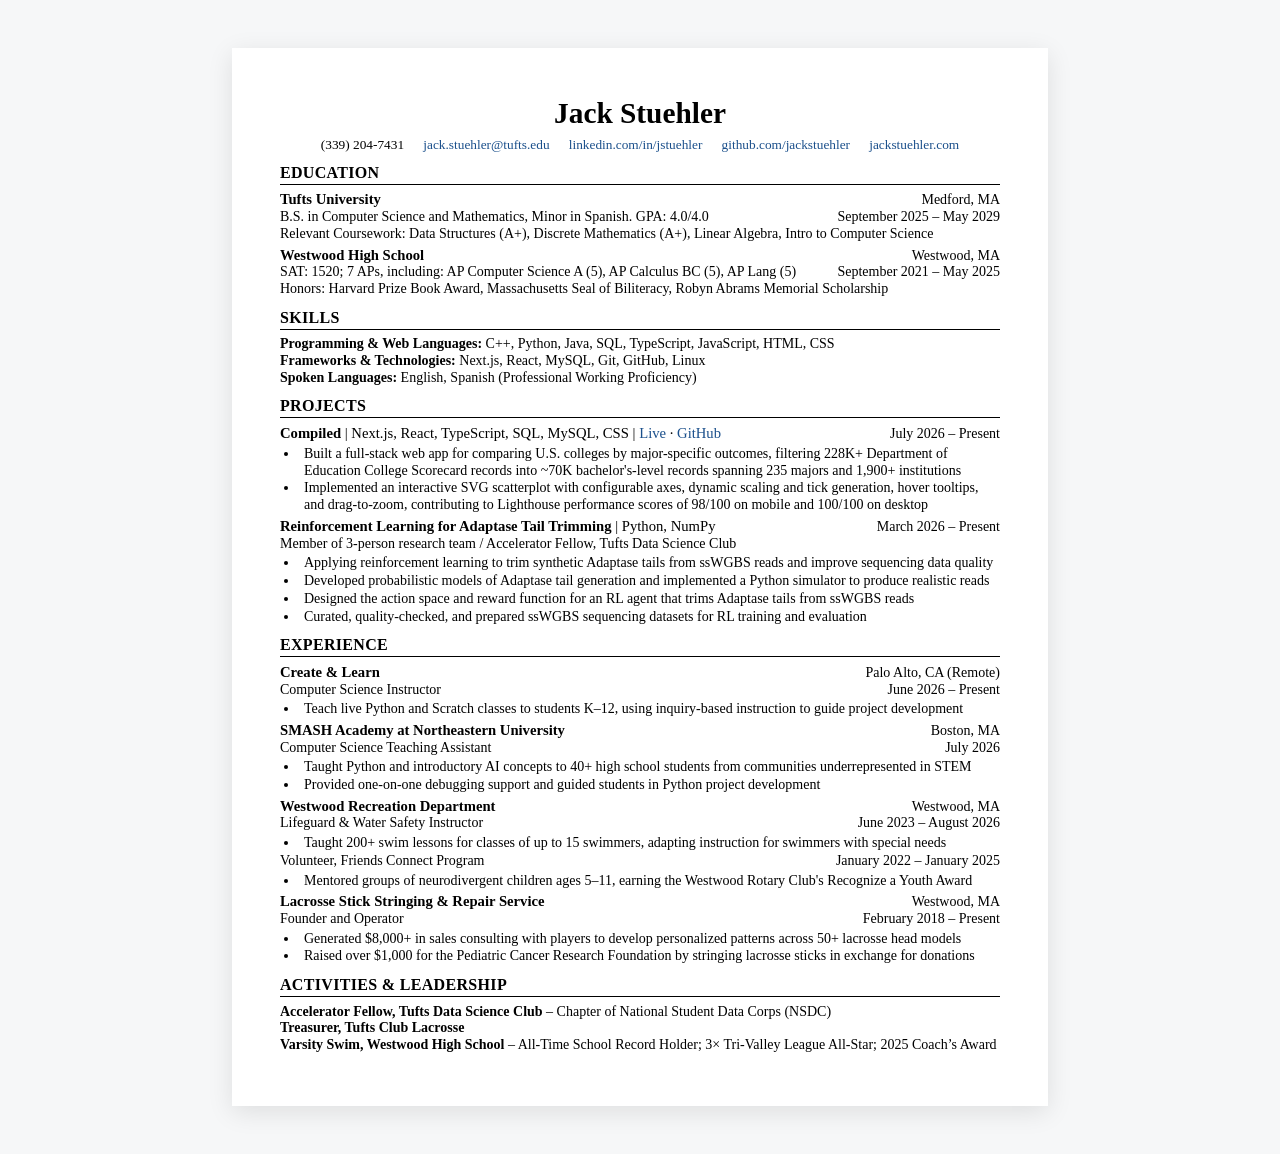
==== resume.html @ d31c7765 "changed date conventions" ====
<!doctype html>
<html lang="en">
  <head>
    <meta charset="UTF-8" />
    <meta name="viewport" content="width=device-width, initial-scale=1.0" />

    <title>Jack Stuehler's Resume</title>

    <link rel="stylesheet" href="resume.css" />
  </head>
  <body>
    <div class="page">
      <!-- ==================== HEADER ==================== -->
      <header class="header">
        <h1>Jack Stuehler</h1>

        <div class="contact-info">
          <span>(339) 204-7431</span>

          <a href="mailto:jack.stuehler@tufts.edu">jack.stuehler@tufts.edu</a>

          <a href="https://linkedin.com/in/jstuehler">
            linkedin.com/in/jstuehler
          </a>

          <a href="https://github.com/jackstuehler">
            github.com/jackstuehler
          </a>

          <a href="https://jackstuehler.com"> jackstuehler.com </a>
        </div>
      </header>

      <!-- ==================== EDUCATION ==================== -->
      <section class="section">
        <h2 class="section-title">Education</h2>

        <div class="entry">
          <div class="two-column">
            <span class="entry-heading"><b>Tufts University</b></span>
            <span>Medford, MA</span>
          </div>

          <div class="two-column">
            <span>
              B.S. in Computer Science and Mathematics, Minor in Spanish. GPA:
              4.0/4.0
            </span>
            <span> September 2025 &ndash; May 2029</span>
          </div>

          <div>
            Relevant Coursework: Data Structures (A+), Discrete Mathematics
            (A+), Linear Algebra, Intro to Computer Science
          </div>
        </div>

        <div class="entry">
          <div class="two-column">
            <span class="entry-heading"><b>Westwood High School</b></span>
            <span>Westwood, MA</span>
          </div>

          <div class="two-column">
            <span>
              SAT: 1520; 7 APs, including: AP Computer Science A (5), AP
              Calculus BC (5), AP Lang (5)
            </span>
            <span>September 2021 &ndash; May 2025</span>
          </div>

          <div>
            Honors: Harvard Prize Book Award, Massachusetts Seal of Biliteracy,
            Robyn Abrams Memorial Scholarship
          </div>
        </div>
      </section>

      <!-- ==================== SKILLS ==================== -->
      <section class="section">
        <h2 class="section-title">Skills</h2>

        <div class="entry">
          <div>
            <b>Programming & Web Languages:</b> C++, Python, Java, SQL,
            TypeScript, JavaScript, HTML, CSS
          </div>
          <div>
            <b>Frameworks & Technologies:</b> Next.js, React, MySQL, Git,
            GitHub, Linux
          </div>

          <div>
            <b>Spoken Languages:</b> English, Spanish (Professional Working
            Proficiency)
          </div>
        </div>
      </section>

      <!-- ==================== PROJECTS ==================== -->
      <section class="section">
        <h2 class="section-title">Projects</h2>

        <div class="entry">
          <div class="two-column">
            <span class="entry-heading">
              <b>Compiled</b> | Next.js, React, TypeScript, SQL, MySQL, CSS |
              <a href="https://jackstuehler.com/compiled" target="_blank"
                >Live</a
              >
              &middot;
              <a href="https://github.com/jackstuehler/compiled" target="_blank"
                >GitHub</a
              >
            </span>
            <span>July 2026 &ndash; Present</span>
          </div>

          <ul class="bullets">
            <li>
              Built a full-stack web app for comparing U.S. colleges by
              major-specific outcomes, filtering 228K+ Department of Education
              College Scorecard records into ~70K bachelor's-level records
              spanning 235 majors and 1,900+ institutions
            </li>
            <li>
              Implemented an interactive SVG scatterplot with configurable axes,
              dynamic scaling and tick generation, hover tooltips, and
              drag-to-zoom, contributing to Lighthouse performance scores of
              98/100 on mobile and 100/100 on desktop
            </li>
          </ul>
        </div>

        <div class="entry">
          <div class="two-column">
            <span class="entry-heading">
              <b>Reinforcement Learning for Adaptase Tail Trimming</b>
              <span> | Python, NumPy</span>
            </span>
            <span>March 2026 &ndash; Present</span>
          </div>

          <div class="two-column">
            <span class="entry-subheading">
              Member of 3-person research team / Accelerator Fellow, Tufts Data
              Science Club
            </span>
          </div>

          <ul class="bullets">
            <li>
              Applying reinforcement learning to trim synthetic Adaptase tails
              from ssWGBS reads and improve sequencing data quality
            </li>

            <li>
              Developed probabilistic models of Adaptase tail generation and
              implemented a Python simulator to produce realistic reads
            </li>

            <li>
              Designed the action space and reward function for an RL agent that
              trims Adaptase tails from ssWGBS reads
            </li>

            <li>
              Curated, quality-checked, and prepared ssWGBS sequencing datasets
              for RL training and evaluation
            </li>
          </ul>
        </div>
      </section>

      <!-- ==================== EXPERIENCE ==================== -->
      <section class="section">
        <h2 class="section-title">Experience</h2>

        <!-- Create & Learn -->
        <div class="entry">
          <div class="two-column">
            <span class="entry-heading"><b>Create & Learn</b></span>
            <span>Palo Alto, CA (Remote)</span>
          </div>

          <div class="two-column">
            <span class="entry-subheading">Computer Science Instructor</span>
            <span>June 2026 &ndash; Present</span>
          </div>

          <ul class="bullets">
            <li>
              Teach live Python and Scratch classes to students K&ndash;12,
              using inquiry-based instruction to guide project development
            </li>
          </ul>
        </div>

        <!-- SMASH Academy -->
        <div class="entry">
          <div class="two-column">
            <span class="entry-heading">
              <b>SMASH Academy at Northeastern University</b>
            </span>
            <span>Boston, MA</span>
          </div>

          <div class="two-column">
            <span class="entry-subheading">
              Computer Science Teaching Assistant
            </span>
            <span>July 2026</span>
          </div>

          <ul class="bullets">
            <li>
              Taught Python and introductory AI concepts to 40+ high school
              students from communities underrepresented in STEM
            </li>

            <li>
              Provided one-on-one debugging support and guided students in
              Python project development
            </li>
          </ul>
        </div>

        <!-- Westwood Recreation Department -->
        <div class="entry">
          <div class="two-column">
            <span class="entry-heading"
              ><b>Westwood Recreation Department</b></span
            >
            <span>Westwood, MA</span>
          </div>

          <div class="two-column">
            <span class="entry-subheading">
              Lifeguard &amp; Water Safety Instructor
            </span>
            <span>June 2023 &ndash; August 2026</span>
          </div>

          <ul class="bullets">
            <li>
              Taught 200+ swim lessons for classes of up to 15 swimmers,
              adapting instruction for swimmers with special needs
            </li>
          </ul>

          <div class="two-column">
            <span class="entry-subheading">
              Volunteer, Friends Connect Program
            </span>
            <span>January 2022 &ndash; January 2025</span>
          </div>

          <ul class="bullets">
            <li>
              Mentored groups of neurodivergent children ages 5&ndash;11,
              earning the Westwood Rotary Club's Recognize a Youth Award
            </li>
          </ul>
        </div>

        <!-- Lacrosse Stringing -->
        <div class="entry">
          <div class="two-column">
            <span class="entry-heading">
              <b>Lacrosse Stick Stringing &amp; Repair Service</b>
            </span>
            <span>Westwood, MA</span>
          </div>
          <div class="two-column">
            <span class="entry-subheading"> Founder and Operator </span>
            <span>February 2018 &ndash; Present</span>
          </div>

          <ul class="bullets">
            <li>
              Generated $8,000+ in sales consulting with players to develop
              personalized patterns across 50+ lacrosse head models
            </li>
            <li>
              Raised over $1,000 for the Pediatric Cancer Research Foundation by
              stringing lacrosse sticks in exchange for donations
            </li>
          </ul>
        </div>
      </section>

      <!-- ==================== ACTIVITIES & LEADERSHIP ==================== -->
      <section class="section">
        <h2 class="section-title">Activities &amp; Leadership</h2>

        <div class="entry">
          <div>
            <b>Accelerator Fellow, Tufts Data Science Club</b> &ndash; Chapter
            of National Student Data Corps (NSDC)
          </div>

          <div>
            <b>Treasurer, Tufts Club Lacrosse</b>
          </div>

          <div>
            <b>Varsity Swim, Westwood High School</b> &ndash; All-Time School
            Record Holder; 3&times; Tri-Valley League All-Star; 2025
            Coach&rsquo;s Award
          </div>
        </div>
      </section>
    </div>
  </body>
</html>
---- resume.css ----
/* ============================================
   CSS VARIABLES
   ============================================ */
:root {
  --color-text: #000000;
  --color-text-secondary: #000000;
  --color-rule: #000000;
  --color-link: #1a4f8b;

  --font-heading: "Times New Roman", Times, serif;
  --font-body: "Times New Roman", Times, serif;

  --page-width: 8.5in;
  --page-min-height: 11in;
  --page-margin-x: 0.5in;
  --page-margin-top: 0.5in;
  --page-margin-bottom: 0.5in;

  --section-gap: 0.1in;
  --entry-gap: 0.04in;

  --font-size-name: 22pt;
  --font-size-contact: 10pt;
  --font-size-section: 12pt;
  --font-size-heading: 11pt;
  --font-size-subheading: 10.5pt;
  --font-size-body: 10.5pt;

  --line-height-body: 1.2;
}

/* ============================================
   RESET & BASE
   ============================================ */
*,
*::before,
*::after {
  margin: 0;
  padding: 0;
  box-sizing: border-box;
}

html {
  -webkit-print-color-adjust: exact;
  print-color-adjust: exact;
}

body {
  font-family: var(--font-body);
  font-size: var(--font-size-body);
  line-height: var(--line-height-body);
  color: var(--color-text);
  background: #f6f7f8;
}

a {
  color: var(--color-link);
  text-decoration: none;
}

a:hover {
  text-decoration: underline;
}

/* ============================================
   PAGE CONTAINER
   ============================================ */
.page {
  width: var(--page-width);
  min-height: var(--page-min-height);
  margin: 0.5in auto;
  padding: var(--page-margin-top) var(--page-margin-x) var(--page-margin-bottom);
  background: white;
  box-shadow: 0 6px 24px rgba(0, 0, 0, 0.1);
}

/* ============================================
   HEADER
   ============================================ */
.header {
  text-align: center;
}

.header h1 {
  font-family: var(--font-heading);
  font-size: var(--font-size-name);
  font-weight: 600;
  color: var(--color-text);
  margin-bottom: 0.06in;
}

.contact-info {
  font-size: var(--font-size-contact);
  color: var(--color-text-secondary);
  display: flex;
  justify-content: center;
  flex-wrap: wrap;
  gap: 0 0.2in;
}

/* ============================================
   SECTIONS
   ============================================ */
.section {
  margin-top: var(--section-gap);
}

.section-title {
  font-family: var(--font-heading);
  font-size: var(--font-size-section);
  font-weight: 700;
  color: var(--color-text);
  text-transform: uppercase;
  letter-spacing: 0.02em;
  border-bottom: 1pt solid var(--color-rule);
  padding-bottom: 0.02in;
  margin-bottom: 0.07in;
}

.two-column {
  display: flex;
  justify-content: space-between;
  align-items: baseline;
  gap: 0.2in;
}

/* ============================================
   ENTRY
   ============================================ */
.entry {
  margin-bottom: var(--entry-gap);
}

.entry-heading {
  font-size: var(--font-size-heading);
  color: var(--color-text);
}

.entry-subheading {
  font-size: var(--font-size-subheading);
  color: var(--color-text);
}

/* ============================================
   BULLET LISTS
   ============================================ */
.bullets {
  margin-top: 0.03in;
  padding-left: 0.2in;
}

.bullets li {
  font-size: var(--font-size-body);
  color: var(--color-text-secondary);
  line-height: var(--line-height-body);
  padding-left: 0.05in;
  margin-bottom: 0.01in;
  break-inside: avoid;
}

/* ============================================
   PRINT STYLES
   ============================================ */
@media print {
  @page {
    size: letter;
    margin: 0.5in;
  }

  body {
    background: white;
  }

  .page {
    margin: 0;
    box-shadow: none;
    width: 100%;
    min-height: 0;
    padding: 0;
  }

  .entry {
    break-inside: avoid;
  }

  .section-title {
    break-after: avoid;
  }
}

/* ============================================
   SCREEN RESPONSIVE (for mobile viewing)
   ============================================ */

@media screen and (max-width: 700px) {
  body {
    background: white;
  }

  .page {
    width: 100%;
    min-height: auto;
    margin: 0;
    padding: 0.3in;
    box-shadow: none;
  }

  .contact-info {
    flex-direction: column;
    gap: 0.02in;
  }
}
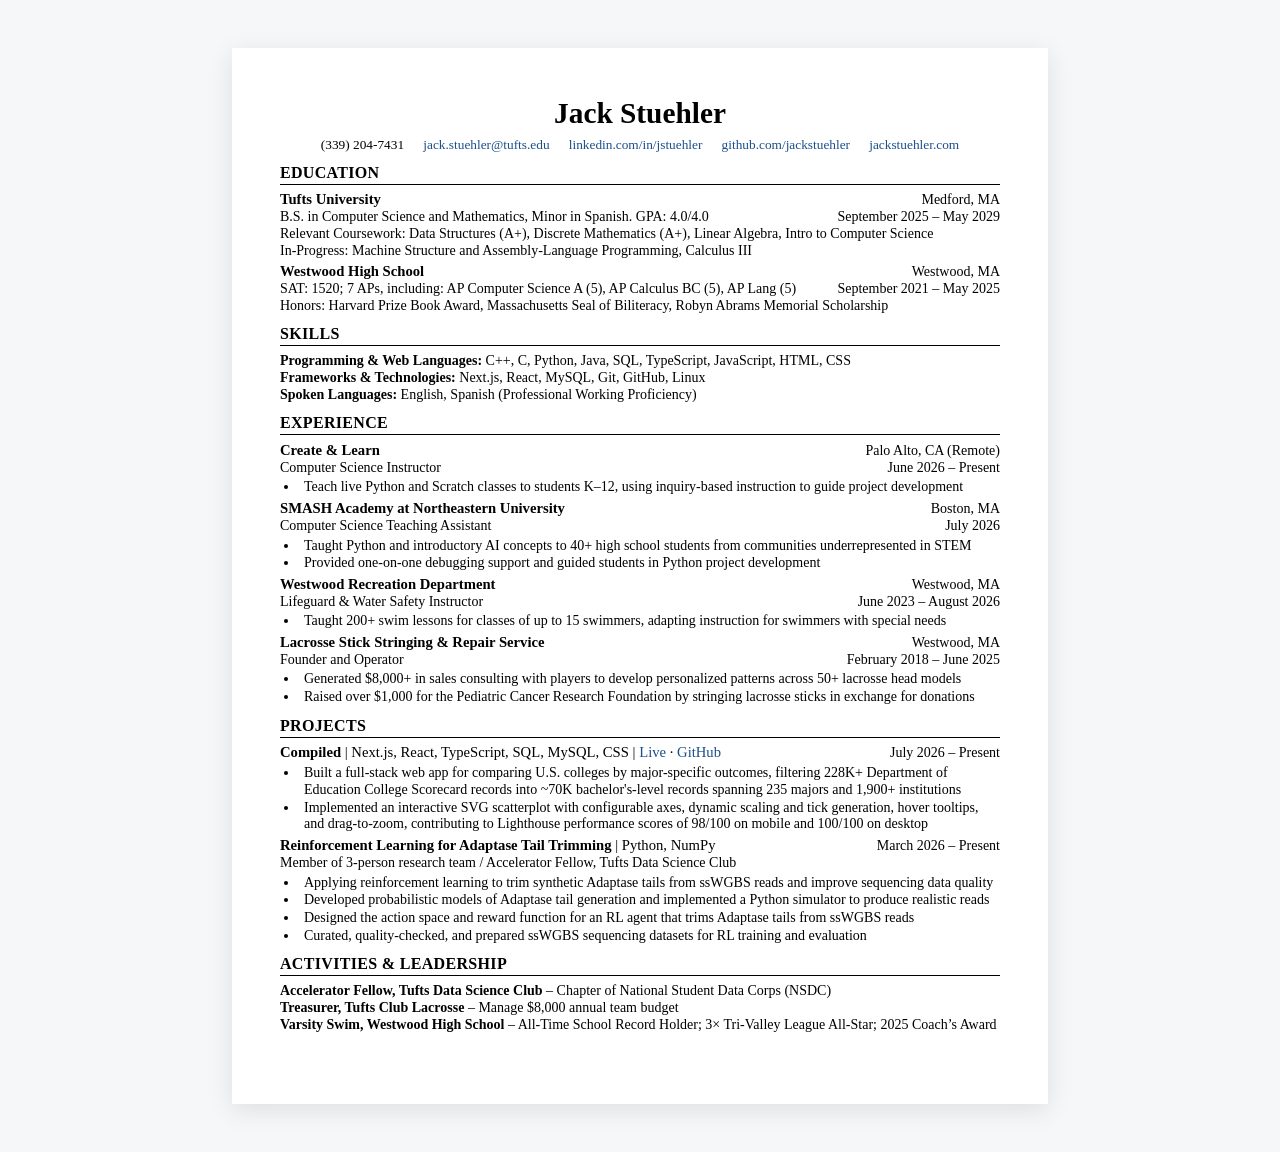
==== commit e180e879: "course progress changes" ====
--- a/resume.html
+++ b/resume.html
@@ -53,6 +53,10 @@
             Relevant Coursework: Data Structures (A+), Discrete Mathematics
             (A+), Linear Algebra, Intro to Computer Science
           </div>
+          <div>
+            In-Progress: Machine Structure and Assembly-Language Programming,
+            Calculus III
+          </div>
         </div>
 
         <div class="entry">
@@ -82,7 +86,7 @@
 
         <div class="entry">
           <div>
-            <b>Programming & Web Languages:</b> C++, Python, Java, SQL,
+            <b>Programming & Web Languages:</b> C++, C, Python, Java, SQL,
             TypeScript, JavaScript, HTML, CSS
           </div>
           <div>
@@ -94,6 +98,109 @@
             <b>Spoken Languages:</b> English, Spanish (Professional Working
             Proficiency)
           </div>
+        </div>
+      </section>
+
+      <!-- ==================== EXPERIENCE ==================== -->
+      <section class="section">
+        <h2 class="section-title">Experience</h2>
+
+        <!-- Create & Learn -->
+        <div class="entry">
+          <div class="two-column">
+            <span class="entry-heading"><b>Create & Learn</b></span>
+            <span>Palo Alto, CA (Remote)</span>
+          </div>
+
+          <div class="two-column">
+            <span class="entry-subheading">Computer Science Instructor</span>
+            <span>June 2026 &ndash; Present</span>
+          </div>
+
+          <ul class="bullets">
+            <li>
+              Teach live Python and Scratch classes to students K&ndash;12,
+              using inquiry-based instruction to guide project development
+            </li>
+          </ul>
+        </div>
+
+        <!-- SMASH Academy -->
+        <div class="entry">
+          <div class="two-column">
+            <span class="entry-heading">
+              <b>SMASH Academy at Northeastern University</b>
+            </span>
+            <span>Boston, MA</span>
+          </div>
+
+          <div class="two-column">
+            <span class="entry-subheading">
+              Computer Science Teaching Assistant
+            </span>
+            <span>July 2026</span>
+          </div>
+
+          <ul class="bullets">
+            <li>
+              Taught Python and introductory AI concepts to 40+ high school
+              students from communities underrepresented in STEM
+            </li>
+
+            <li>
+              Provided one-on-one debugging support and guided students in
+              Python project development
+            </li>
+          </ul>
+        </div>
+
+        <!-- Westwood Recreation Department -->
+        <div class="entry">
+          <div class="two-column">
+            <span class="entry-heading"
+              ><b>Westwood Recreation Department</b></span
+            >
+            <span>Westwood, MA</span>
+          </div>
+
+          <div class="two-column">
+            <span class="entry-subheading">
+              Lifeguard &amp; Water Safety Instructor
+            </span>
+            <span>June 2023 &ndash; August 2026</span>
+          </div>
+
+          <ul class="bullets">
+            <li>
+              Taught 200+ swim lessons for classes of up to 15 swimmers,
+              adapting instruction for swimmers with special needs
+            </li>
+          </ul>
+        </div>
+
+        <!-- Lacrosse Stringing -->
+        <div class="entry">
+          <div class="two-column">
+            <span class="entry-heading">
+              <b>Lacrosse Stick Stringing &amp; Repair Service</b>
+            </span>
+            <span>Westwood, MA</span>
+          </div>
+          <div class="two-column">
+            <span class="entry-subheading"> Founder and Operator </span>
+            <span>February 2018 &ndash; June 2025</span>
+          </div>
+
+          <ul class="bullets">
+            <li>
+              Generated $8,000+ in sales consulting with players to develop
+              personalized patterns across 50+ lacrosse head models
+            </li>
+            <li>
+              Raised over $1,000 for the Pediatric Cancer Research Foundation by
+              stringing lacrosse sticks in exchange for donations
+            </li>
+          </ul>
         </div>
       </section>
 
@@ -172,123 +279,6 @@
         </div>
       </section>
 
-      <!-- ==================== EXPERIENCE ==================== -->
-      <section class="section">
-        <h2 class="section-title">Experience</h2>
-
-        <!-- Create & Learn -->
-        <div class="entry">
-          <div class="two-column">
-            <span class="entry-heading"><b>Create & Learn</b></span>
-            <span>Palo Alto, CA (Remote)</span>
-          </div>
-
-          <div class="two-column">
-            <span class="entry-subheading">Computer Science Instructor</span>
-            <span>June 2026 &ndash; Present</span>
-          </div>
-
-          <ul class="bullets">
-            <li>
-              Teach live Python and Scratch classes to students K&ndash;12,
-              using inquiry-based instruction to guide project development
-            </li>
-          </ul>
-        </div>
-
-        <!-- SMASH Academy -->
-        <div class="entry">
-          <div class="two-column">
-            <span class="entry-heading">
-              <b>SMASH Academy at Northeastern University</b>
-            </span>
-            <span>Boston, MA</span>
-          </div>
-
-          <div class="two-column">
-            <span class="entry-subheading">
-              Computer Science Teaching Assistant
-            </span>
-            <span>July 2026</span>
-          </div>
-
-          <ul class="bullets">
-            <li>
-              Taught Python and introductory AI concepts to 40+ high school
-              students from communities underrepresented in STEM
-            </li>
-
-            <li>
-              Provided one-on-one debugging support and guided students in
-              Python project development
-            </li>
-          </ul>
-        </div>
-
-        <!-- Westwood Recreation Department -->
-        <div class="entry">
-          <div class="two-column">
-            <span class="entry-heading"
-              ><b>Westwood Recreation Department</b></span
-            >
-            <span>Westwood, MA</span>
-          </div>
-
-          <div class="two-column">
-            <span class="entry-subheading">
-              Lifeguard &amp; Water Safety Instructor
-            </span>
-            <span>June 2023 &ndash; August 2026</span>
-          </div>
-
-          <ul class="bullets">
-            <li>
-              Taught 200+ swim lessons for classes of up to 15 swimmers,
-              adapting instruction for swimmers with special needs
-            </li>
-          </ul>
-
-          <div class="two-column">
-            <span class="entry-subheading">
-              Volunteer, Friends Connect Program
-            </span>
-            <span>January 2022 &ndash; January 2025</span>
-          </div>
-
-          <ul class="bullets">
-            <li>
-              Mentored groups of neurodivergent children ages 5&ndash;11,
-              earning the Westwood Rotary Club's Recognize a Youth Award
-            </li>
-          </ul>
-        </div>
-
-        <!-- Lacrosse Stringing -->
-        <div class="entry">
-          <div class="two-column">
-            <span class="entry-heading">
-              <b>Lacrosse Stick Stringing &amp; Repair Service</b>
-            </span>
-            <span>Westwood, MA</span>
-          </div>
-          <div class="two-column">
-            <span class="entry-subheading"> Founder and Operator </span>
-            <span>February 2018 &ndash; Present</span>
-          </div>
-
-          <ul class="bullets">
-            <li>
-              Generated $8,000+ in sales consulting with players to develop
-              personalized patterns across 50+ lacrosse head models
-            </li>
-            <li>
-              Raised over $1,000 for the Pediatric Cancer Research Foundation by
-              stringing lacrosse sticks in exchange for donations
-            </li>
-          </ul>
-        </div>
-      </section>
-
       <!-- ==================== ACTIVITIES & LEADERSHIP ==================== -->
       <section class="section">
         <h2 class="section-title">Activities &amp; Leadership</h2>
@@ -300,7 +290,8 @@
           </div>
 
           <div>
-            <b>Treasurer, Tufts Club Lacrosse</b>
+            <b>Treasurer, Tufts Club Lacrosse</b> &ndash; Manage $8,000 annual
+            team budget
           </div>
 
           <div>
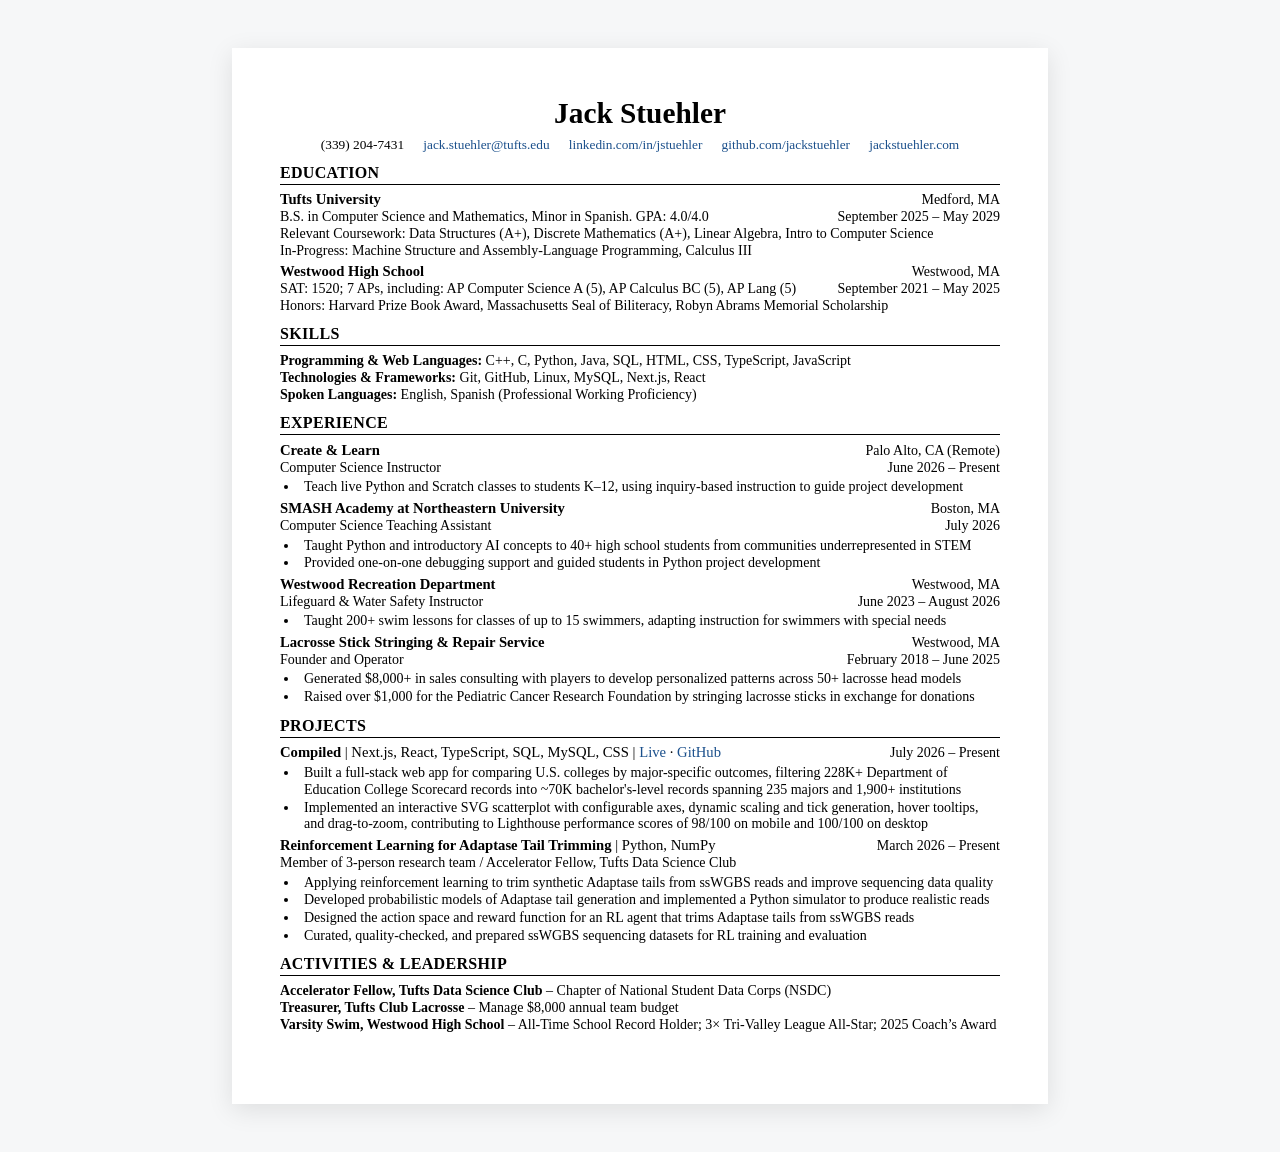
==== commit 14d549fb: "skills reorder" ====
--- a/resume.html
+++ b/resume.html
@@ -86,12 +86,12 @@
 
         <div class="entry">
           <div>
-            <b>Programming & Web Languages:</b> C++, C, Python, Java, SQL,
-            TypeScript, JavaScript, HTML, CSS
-          </div>
-          <div>
-            <b>Frameworks & Technologies:</b> Next.js, React, MySQL, Git,
-            GitHub, Linux
+            <b>Programming & Web Languages:</b> C++, C, Python, Java, SQL, HTML,
+            CSS, TypeScript, JavaScript
+          </div>
+          <div>
+            <b>Technologies & Frameworks:</b> Git, GitHub, Linux, MySQL,
+            Next.js, React
           </div>
 
           <div>
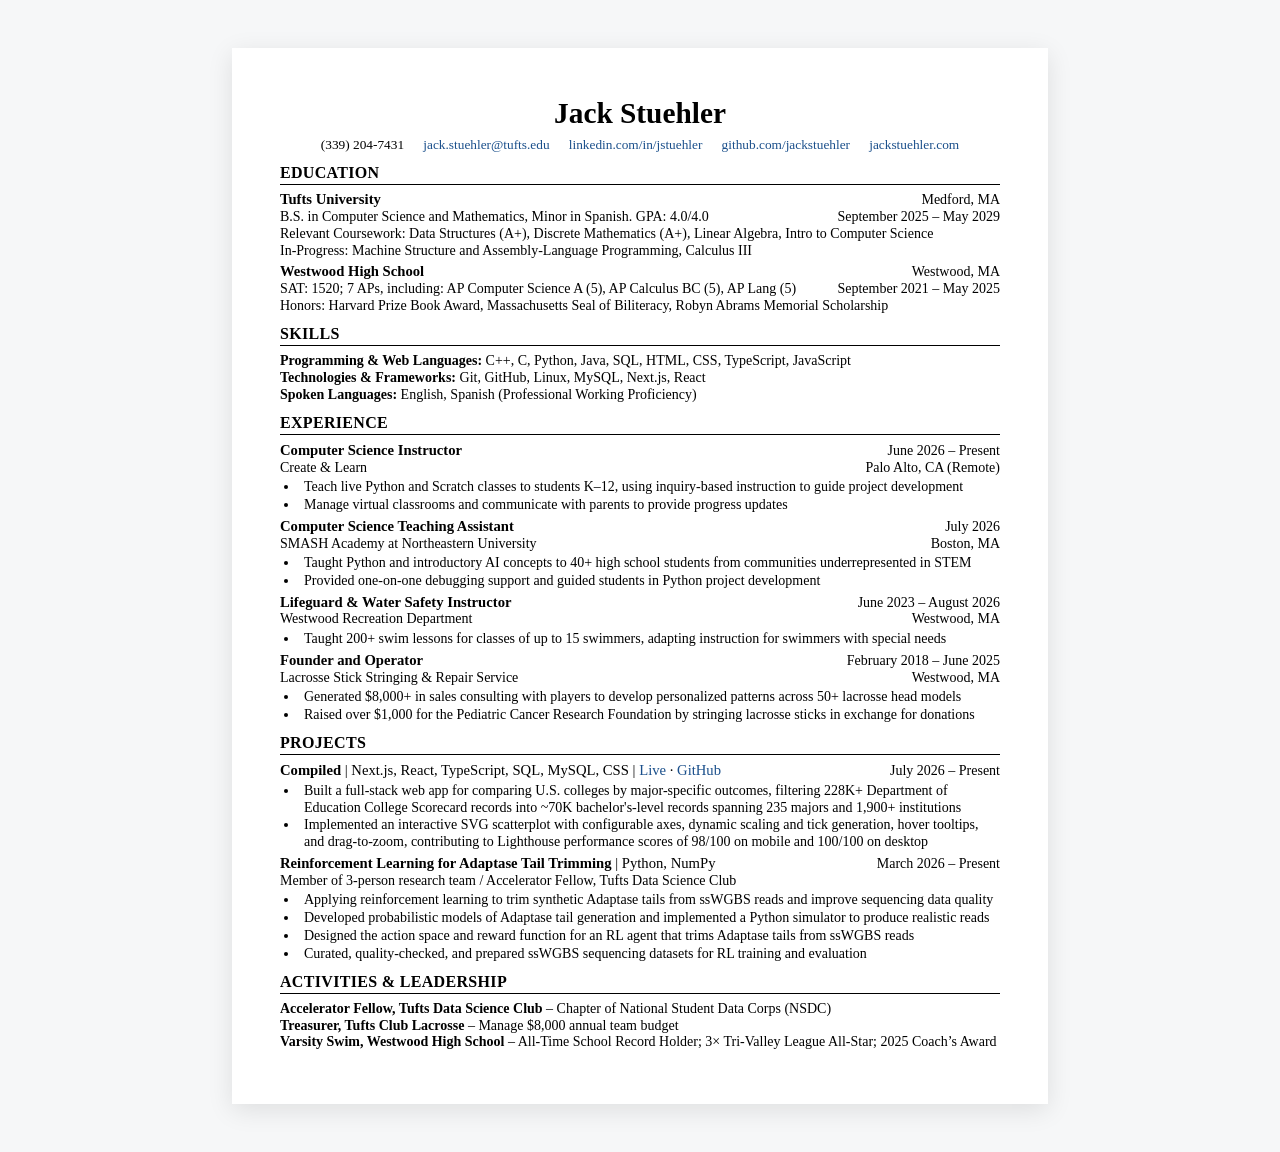
==== commit 70d26224: "swapped role and company names" ====
--- a/resume.html
+++ b/resume.html
@@ -108,13 +108,15 @@
         <!-- Create & Learn -->
         <div class="entry">
           <div class="two-column">
-            <span class="entry-heading"><b>Create & Learn</b></span>
+            <span class="entry-heading"
+              ><b>Computer Science Instructor</b></span
+            >
+            <span>June 2026 &ndash; Present</span>
+          </div>
+
+          <div class="two-column">
+            <span class="entry-subheading">Create & Learn</span>
             <span>Palo Alto, CA (Remote)</span>
-          </div>
-
-          <div class="two-column">
-            <span class="entry-subheading">Computer Science Instructor</span>
-            <span>June 2026 &ndash; Present</span>
           </div>
 
           <ul class="bullets">
@@ -122,6 +124,10 @@
               Teach live Python and Scratch classes to students K&ndash;12,
               using inquiry-based instruction to guide project development
             </li>
+            <li>
+              Manage virtual classrooms and communicate with parents to provide
+              progress updates
+            </li>
           </ul>
         </div>
 
@@ -129,16 +135,16 @@
         <div class="entry">
           <div class="two-column">
             <span class="entry-heading">
-              <b>SMASH Academy at Northeastern University</b>
+              <b>Computer Science Teaching Assistant</b>
+            </span>
+            <span>July 2026</span>
+          </div>
+
+          <div class="two-column">
+            <span class="entry-subheading">
+              SMASH Academy at Northeastern University
             </span>
             <span>Boston, MA</span>
-          </div>
-
-          <div class="two-column">
-            <span class="entry-subheading">
-              Computer Science Teaching Assistant
-            </span>
-            <span>July 2026</span>
           </div>
 
           <ul class="bullets">
@@ -158,37 +164,39 @@
         <div class="entry">
           <div class="two-column">
             <span class="entry-heading"
-              ><b>Westwood Recreation Department</b></span
+              ><b>Lifeguard &amp; Water Safety Instructor</b></span
+            >
+            <span>June 2023 &ndash; August 2026</span>
+          </div>
+
+          <div class="two-column">
+            <span class="entry-subheading">
+              Westwood Recreation Department
+            </span>
+            <span>Westwood, MA</span>
+          </div>
+
+          <ul class="bullets">
+            <li>
+              Taught 200+ swim lessons for classes of up to 15 swimmers,
+              adapting instruction for swimmers with special needs
+            </li>
+          </ul>
+        </div>
+
+        <!-- Lacrosse Stringing -->
+        <div class="entry">
+          <div class="two-column">
+            <span class="entry-heading">
+              <b>Founder and Operator</b>
+            </span>
+            <span>February 2018 &ndash; June 2025</span>
+          </div>
+          <div class="two-column">
+            <span class="entry-subheading"
+              >Lacrosse Stick Stringing &amp; Repair Service</span
             >
             <span>Westwood, MA</span>
-          </div>
-
-          <div class="two-column">
-            <span class="entry-subheading">
-              Lifeguard &amp; Water Safety Instructor
-            </span>
-            <span>June 2023 &ndash; August 2026</span>
-          </div>
-
-          <ul class="bullets">
-            <li>
-              Taught 200+ swim lessons for classes of up to 15 swimmers,
-              adapting instruction for swimmers with special needs
-            </li>
-          </ul>
-        </div>
-
-        <!-- Lacrosse Stringing -->
-        <div class="entry">
-          <div class="two-column">
-            <span class="entry-heading">
-              <b>Lacrosse Stick Stringing &amp; Repair Service</b>
-            </span>
-            <span>Westwood, MA</span>
-          </div>
-          <div class="two-column">
-            <span class="entry-subheading"> Founder and Operator </span>
-            <span>February 2018 &ndash; June 2025</span>
           </div>
 
           <ul class="bullets">
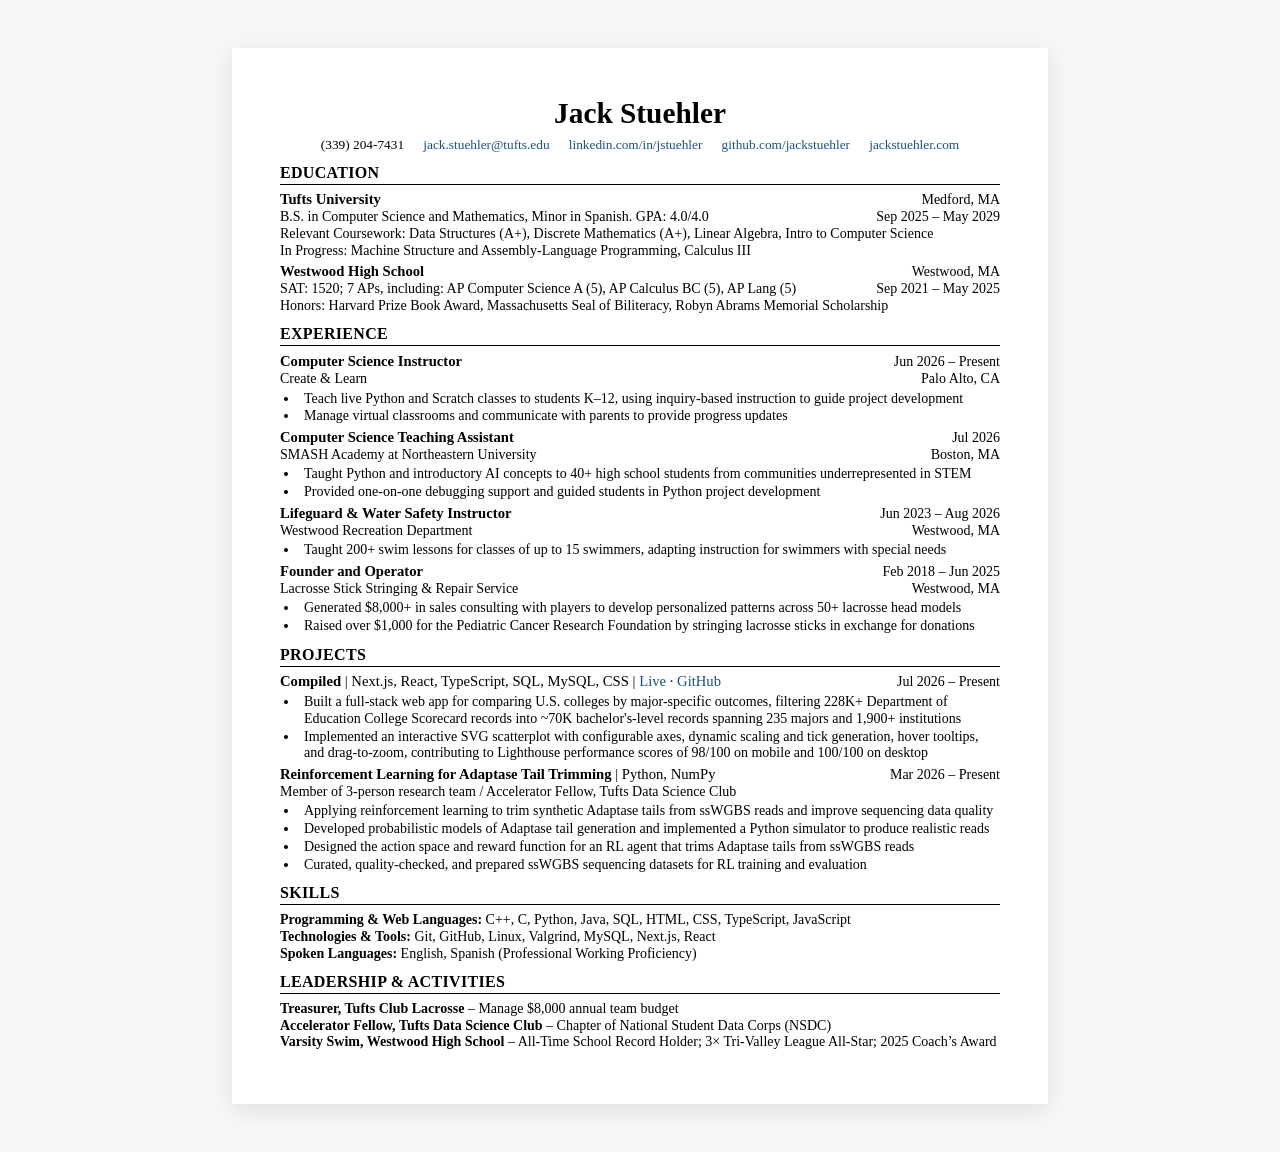
==== commit 29a2206f: "formatting chnages" ====
--- a/resume.html
+++ b/resume.html
@@ -46,7 +46,7 @@
               B.S. in Computer Science and Mathematics, Minor in Spanish. GPA:
               4.0/4.0
             </span>
-            <span> September 2025 &ndash; May 2029</span>
+            <span> Sep 2025 &ndash; May 2029</span>
           </div>
 
           <div>
@@ -54,7 +54,7 @@
             (A+), Linear Algebra, Intro to Computer Science
           </div>
           <div>
-            In-Progress: Machine Structure and Assembly-Language Programming,
+            In Progress: Machine Structure and Assembly-Language Programming,
             Calculus III
           </div>
         </div>
@@ -70,33 +70,12 @@
               SAT: 1520; 7 APs, including: AP Computer Science A (5), AP
               Calculus BC (5), AP Lang (5)
             </span>
-            <span>September 2021 &ndash; May 2025</span>
+            <span>Sep 2021 &ndash; May 2025</span>
           </div>
 
           <div>
             Honors: Harvard Prize Book Award, Massachusetts Seal of Biliteracy,
             Robyn Abrams Memorial Scholarship
-          </div>
-        </div>
-      </section>
-
-      <!-- ==================== SKILLS ==================== -->
-      <section class="section">
-        <h2 class="section-title">Skills</h2>
-
-        <div class="entry">
-          <div>
-            <b>Programming & Web Languages:</b> C++, C, Python, Java, SQL, HTML,
-            CSS, TypeScript, JavaScript
-          </div>
-          <div>
-            <b>Technologies & Frameworks:</b> Git, GitHub, Linux, MySQL,
-            Next.js, React
-          </div>
-
-          <div>
-            <b>Spoken Languages:</b> English, Spanish (Professional Working
-            Proficiency)
           </div>
         </div>
       </section>
@@ -111,12 +90,12 @@
             <span class="entry-heading"
               ><b>Computer Science Instructor</b></span
             >
-            <span>June 2026 &ndash; Present</span>
+            <span>Jun 2026 &ndash; Present</span>
           </div>
 
           <div class="two-column">
             <span class="entry-subheading">Create & Learn</span>
-            <span>Palo Alto, CA (Remote)</span>
+            <span>Palo Alto, CA</span>
           </div>
 
           <ul class="bullets">
@@ -137,7 +116,7 @@
             <span class="entry-heading">
               <b>Computer Science Teaching Assistant</b>
             </span>
-            <span>July 2026</span>
+            <span>Jul 2026</span>
           </div>
 
           <div class="two-column">
@@ -166,7 +145,7 @@
             <span class="entry-heading"
               ><b>Lifeguard &amp; Water Safety Instructor</b></span
             >
-            <span>June 2023 &ndash; August 2026</span>
+            <span>Jun 2023 &ndash; Aug 2026</span>
           </div>
 
           <div class="two-column">
@@ -190,7 +169,7 @@
             <span class="entry-heading">
               <b>Founder and Operator</b>
             </span>
-            <span>February 2018 &ndash; June 2025</span>
+            <span>Feb 2018 &ndash; Jun 2025</span>
           </div>
           <div class="two-column">
             <span class="entry-subheading"
@@ -228,7 +207,7 @@
                 >GitHub</a
               >
             </span>
-            <span>July 2026 &ndash; Present</span>
+            <span>Jul 2026 &ndash; Present</span>
           </div>
 
           <ul class="bullets">
@@ -253,7 +232,7 @@
               <b>Reinforcement Learning for Adaptase Tail Trimming</b>
               <span> | Python, NumPy</span>
             </span>
-            <span>March 2026 &ndash; Present</span>
+            <span>Mar 2026 &ndash; Present</span>
           </div>
 
           <div class="two-column">
@@ -287,21 +266,40 @@
         </div>
       </section>
 
-      <!-- ==================== ACTIVITIES & LEADERSHIP ==================== -->
-      <section class="section">
-        <h2 class="section-title">Activities &amp; Leadership</h2>
-
-        <div class="entry">
+      <!-- ==================== SKILLS ==================== -->
+      <section class="section">
+        <h2 class="section-title">Skills</h2>
+
+        <div class="entry">
+          <div>
+            <b>Programming & Web Languages:</b> C++, C, Python, Java, SQL, HTML,
+            CSS, TypeScript, JavaScript
+          </div>
+          <div>
+            <b>Technologies & Tools:</b> Git, GitHub, Linux, Valgrind, MySQL,
+            Next.js, React
+          </div>
+
+          <div>
+            <b>Spoken Languages:</b> English, Spanish (Professional Working
+            Proficiency)
+          </div>
+        </div>
+      </section>
+
+      <!-- ==================== LEADERSHIP & ACTIVITIES ==================== -->
+      <section class="section">
+        <h2 class="section-title">Leadership &amp; Activities</h2>
+
+        <div class="entry">
+          <div>
+            <b>Treasurer, Tufts Club Lacrosse</b> &ndash; Manage $8,000 annual
+            team budget
+          </div>
           <div>
             <b>Accelerator Fellow, Tufts Data Science Club</b> &ndash; Chapter
             of National Student Data Corps (NSDC)
           </div>
-
-          <div>
-            <b>Treasurer, Tufts Club Lacrosse</b> &ndash; Manage $8,000 annual
-            team budget
-          </div>
-
           <div>
             <b>Varsity Swim, Westwood High School</b> &ndash; All-Time School
             Record Holder; 3&times; Tri-Valley League All-Star; 2025
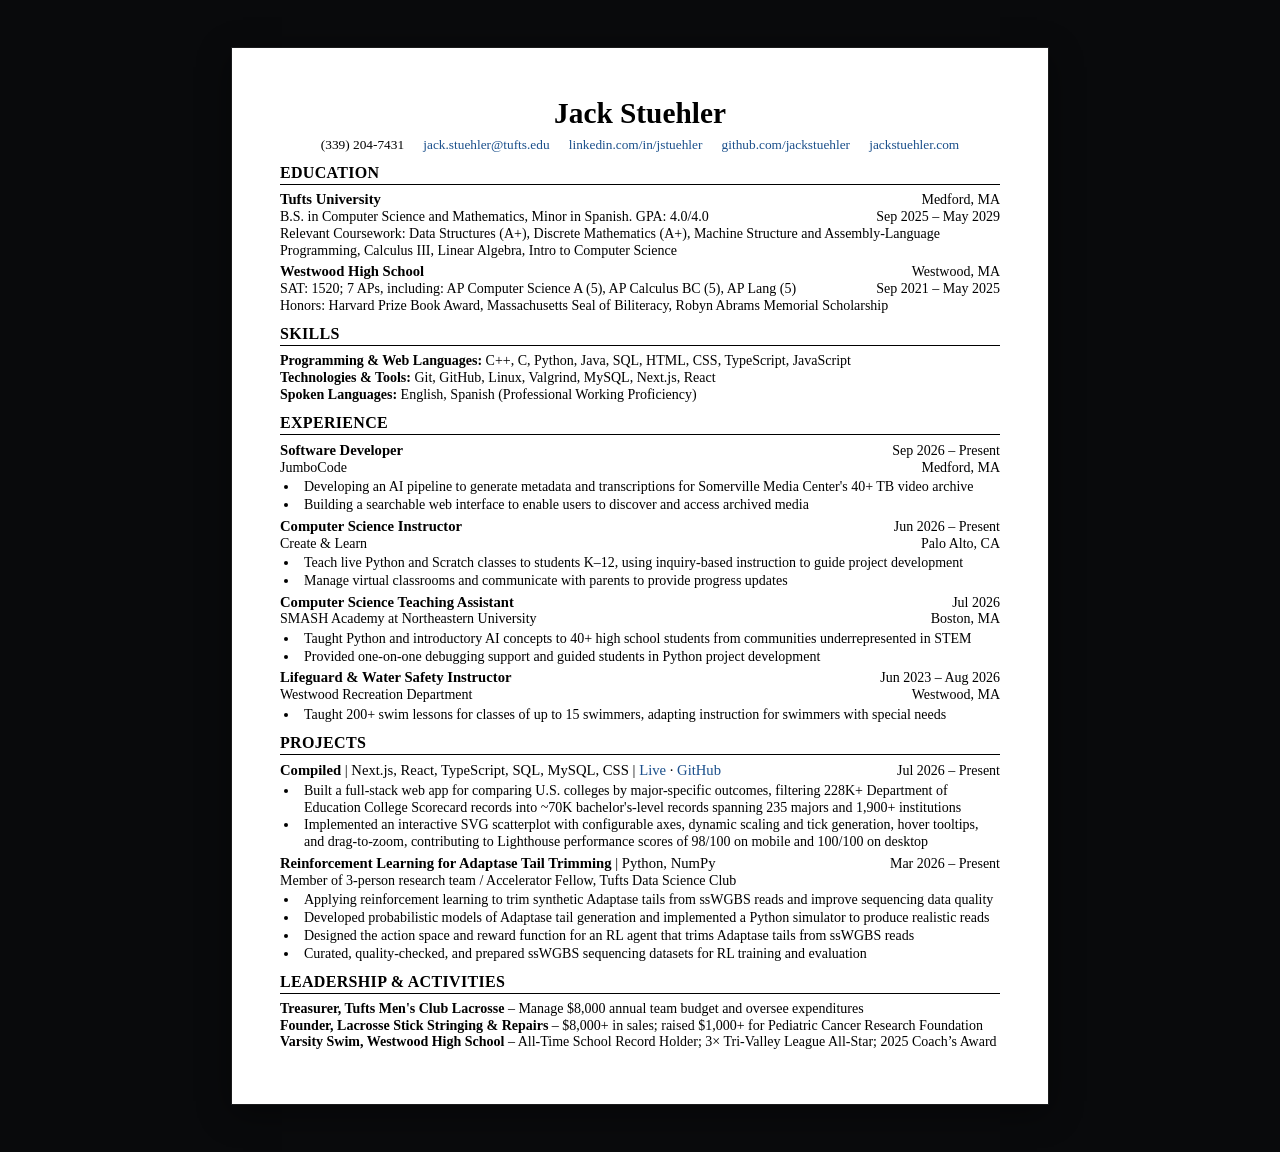
==== commit d41ab12f: "october resume" ====
--- a/resume.html
+++ b/resume.html
@@ -51,14 +51,10 @@
 
           <div>
             Relevant Coursework: Data Structures (A+), Discrete Mathematics
-            (A+), Linear Algebra, Intro to Computer Science
-          </div>
-          <div>
-            In Progress: Machine Structure and Assembly-Language Programming,
-            Calculus III
-          </div>
-        </div>
-
+            (A+), Machine Structure and Assembly-Language Programming, Calculus
+            III, Linear Algebra, Intro to Computer Science
+          </div>
+        </div>
         <div class="entry">
           <div class="two-column">
             <span class="entry-heading"><b>Westwood High School</b></span>
@@ -80,9 +76,53 @@
         </div>
       </section>
 
+      <!-- ==================== SKILLS ==================== -->
+      <section class="section">
+        <h2 class="section-title">Skills</h2>
+
+        <div class="entry">
+          <div>
+            <b>Programming & Web Languages:</b> C++, C, Python, Java, SQL, HTML,
+            CSS, TypeScript, JavaScript
+          </div>
+          <div>
+            <b>Technologies & Tools:</b> Git, GitHub, Linux, Valgrind, MySQL,
+            Next.js, React
+          </div>
+
+          <div>
+            <b>Spoken Languages:</b> English, Spanish (Professional Working
+            Proficiency)
+          </div>
+        </div>
+      </section>
+
       <!-- ==================== EXPERIENCE ==================== -->
       <section class="section">
         <h2 class="section-title">Experience</h2>
+        <!-- JumboCode -->
+        <div class="entry">
+          <div class="two-column">
+            <span class="entry-heading"><b>Software Developer</b></span>
+            <span>Sep 2026 &ndash; Present</span>
+          </div>
+
+          <div class="two-column">
+            <span class="entry-subheading">JumboCode</span>
+            <span>Medford, MA</span>
+          </div>
+
+          <ul class="bullets">
+            <li>
+              Developing an AI pipeline to generate metadata and transcriptions
+              for Somerville Media Center's 40+ TB video archive
+            </li>
+            <li>
+              Building a searchable web interface to enable users to discover
+              and access archived media
+            </li>
+          </ul>
+        </div>
 
         <!-- Create & Learn -->
         <div class="entry">
@@ -131,7 +171,6 @@
               Taught Python and introductory AI concepts to 40+ high school
               students from communities underrepresented in STEM
             </li>
-
             <li>
               Provided one-on-one debugging support and guided students in
               Python project development
@@ -159,33 +198,6 @@
             <li>
               Taught 200+ swim lessons for classes of up to 15 swimmers,
               adapting instruction for swimmers with special needs
-            </li>
-          </ul>
-        </div>
-
-        <!-- Lacrosse Stringing -->
-        <div class="entry">
-          <div class="two-column">
-            <span class="entry-heading">
-              <b>Founder and Operator</b>
-            </span>
-            <span>Feb 2018 &ndash; Jun 2025</span>
-          </div>
-          <div class="two-column">
-            <span class="entry-subheading"
-              >Lacrosse Stick Stringing &amp; Repair Service</span
-            >
-            <span>Westwood, MA</span>
-          </div>
-
-          <ul class="bullets">
-            <li>
-              Generated $8,000+ in sales consulting with players to develop
-              personalized patterns across 50+ lacrosse head models
-            </li>
-            <li>
-              Raised over $1,000 for the Pediatric Cancer Research Foundation by
-              stringing lacrosse sticks in exchange for donations
             </li>
           </ul>
         </div>
@@ -266,45 +278,25 @@
         </div>
       </section>
 
-      <!-- ==================== SKILLS ==================== -->
-      <section class="section">
-        <h2 class="section-title">Skills</h2>
-
-        <div class="entry">
-          <div>
-            <b>Programming & Web Languages:</b> C++, C, Python, Java, SQL, HTML,
-            CSS, TypeScript, JavaScript
-          </div>
-          <div>
-            <b>Technologies & Tools:</b> Git, GitHub, Linux, Valgrind, MySQL,
-            Next.js, React
-          </div>
-
-          <div>
-            <b>Spoken Languages:</b> English, Spanish (Professional Working
-            Proficiency)
-          </div>
-        </div>
-      </section>
-
       <!-- ==================== LEADERSHIP & ACTIVITIES ==================== -->
       <section class="section">
         <h2 class="section-title">Leadership &amp; Activities</h2>
 
-        <div class="entry">
-          <div>
-            <b>Treasurer, Tufts Club Lacrosse</b> &ndash; Manage $8,000 annual
-            team budget
-          </div>
-          <div>
-            <b>Accelerator Fellow, Tufts Data Science Club</b> &ndash; Chapter
-            of National Student Data Corps (NSDC)
-          </div>
-          <div>
-            <b>Varsity Swim, Westwood High School</b> &ndash; All-Time School
-            Record Holder; 3&times; Tri-Valley League All-Star; 2025
-            Coach&rsquo;s Award
-          </div>
+        <div class="activity">
+          <b>Treasurer, Tufts Men's Club Lacrosse</b> &ndash; Manage $8,000
+          annual team budget and oversee expenditures
+        </div>
+
+        <div class="activity">
+          <b>Founder, Lacrosse Stick Stringing &amp; Repairs</b>
+          &ndash; $8,000+ in sales; raised $1,000+ for Pediatric Cancer Research
+          Foundation
+        </div>
+
+        <div class="activity">
+          <b>Varsity Swim, Westwood High School</b> &ndash; All-Time School
+          Record Holder; 3&times; Tri-Valley League All-Star; 2025 Coach&rsquo;s
+          Award
         </div>
       </section>
     </div>
--- a/resume.css
+++ b/resume.css
@@ -50,7 +50,7 @@
   font-size: var(--font-size-body);
   line-height: var(--line-height-body);
   color: var(--color-text);
-  background: #f6f7f8;
+  background: #090a0c;
 }
 
 a {
@@ -71,7 +71,9 @@
   margin: 0.5in auto;
   padding: var(--page-margin-top) var(--page-margin-x) var(--page-margin-bottom);
   background: white;
-  box-shadow: 0 6px 24px rgba(0, 0, 0, 0.1);
+  box-shadow:
+    0 0 0 1px rgba(255, 255, 255, 0.08),
+    0 8px 32px rgba(0, 0, 0, 0.45);
 }
 
 /* ============================================
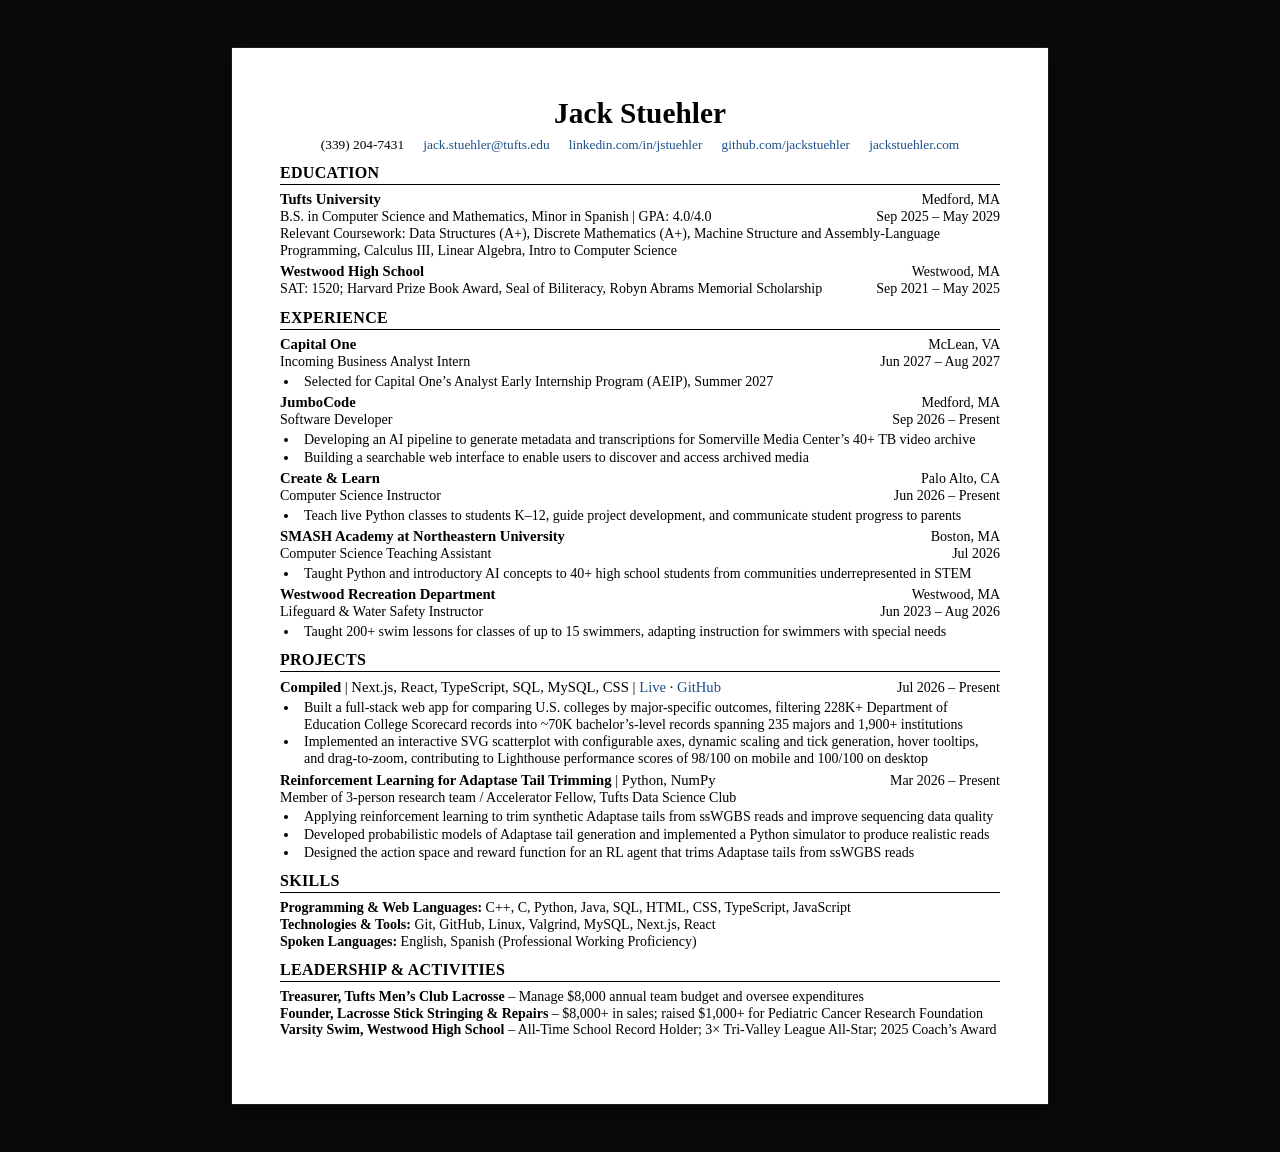
==== commit 73d7dc13: "added cap one" ====
--- a/resume.html
+++ b/resume.html
@@ -4,7 +4,7 @@
     <meta charset="UTF-8" />
     <meta name="viewport" content="width=device-width, initial-scale=1.0" />
 
-    <title>Jack Stuehler's Resume</title>
+    <title>Jack Stuehler&rsquo;s Resume</title>
 
     <link rel="stylesheet" href="resume.css" />
   </head>
@@ -43,7 +43,7 @@
 
           <div class="two-column">
             <span>
-              B.S. in Computer Science and Mathematics, Minor in Spanish. GPA:
+              B.S. in Computer Science and Mathematics, Minor in Spanish | GPA:
               4.0/4.0
             </span>
             <span> Sep 2025 &ndash; May 2029</span>
@@ -63,59 +63,50 @@
 
           <div class="two-column">
             <span>
-              SAT: 1520; 7 APs, including: AP Computer Science A (5), AP
-              Calculus BC (5), AP Lang (5)
+              SAT: 1520; Harvard Prize Book Award, Seal of Biliteracy, Robyn
+              Abrams Memorial Scholarship
             </span>
             <span>Sep 2021 &ndash; May 2025</span>
-          </div>
-
-          <div>
-            Honors: Harvard Prize Book Award, Massachusetts Seal of Biliteracy,
-            Robyn Abrams Memorial Scholarship
-          </div>
-        </div>
-      </section>
-
-      <!-- ==================== SKILLS ==================== -->
-      <section class="section">
-        <h2 class="section-title">Skills</h2>
-
-        <div class="entry">
-          <div>
-            <b>Programming & Web Languages:</b> C++, C, Python, Java, SQL, HTML,
-            CSS, TypeScript, JavaScript
-          </div>
-          <div>
-            <b>Technologies & Tools:</b> Git, GitHub, Linux, Valgrind, MySQL,
-            Next.js, React
-          </div>
-
-          <div>
-            <b>Spoken Languages:</b> English, Spanish (Professional Working
-            Proficiency)
-          </div>
         </div>
       </section>
 
       <!-- ==================== EXPERIENCE ==================== -->
       <section class="section">
         <h2 class="section-title">Experience</h2>
+        <!-- Capital One -->
+        <div class="entry">
+          <div class="two-column">
+            <span class="entry-heading"><b>Capital One</b></span>
+            <span>McLean, VA</span>
+          </div>
+
+          <div class="two-column">
+            <span class="entry-subheading">Incoming Business Analyst Intern</span>
+            <span>Jun 2027 &ndash; Aug 2027</span>
+          </div>
+            <ul class="bullets">
+            <li>
+              Selected for Capital One&rsquo;s Analyst Early Internship Program (AEIP), Summer 2027
+            </li>
+          </ul>
+        </div>
+
         <!-- JumboCode -->
         <div class="entry">
           <div class="two-column">
-            <span class="entry-heading"><b>Software Developer</b></span>
+            <span class="entry-heading"><b>JumboCode</b></span>
+            <span>Medford, MA</span>
+          </div>
+
+          <div class="two-column">
+            <span class="entry-subheading">Software Developer</span>
             <span>Sep 2026 &ndash; Present</span>
           </div>
 
-          <div class="two-column">
-            <span class="entry-subheading">JumboCode</span>
-            <span>Medford, MA</span>
-          </div>
-
           <ul class="bullets">
             <li>
               Developing an AI pipeline to generate metadata and transcriptions
-              for Somerville Media Center's 40+ TB video archive
+              for Somerville Media Center&rsquo;s 40+ TB video archive
             </li>
             <li>
               Building a searchable web interface to enable users to discover
@@ -127,25 +118,18 @@
         <!-- Create & Learn -->
         <div class="entry">
           <div class="two-column">
-            <span class="entry-heading"
-              ><b>Computer Science Instructor</b></span
-            >
+            <span class="entry-heading"><b>Create & Learn</b></span>
+            <span>Palo Alto, CA</span>
+          </div>
+
+          <div class="two-column">
+            <span class="entry-subheading">Computer Science Instructor</span>
             <span>Jun 2026 &ndash; Present</span>
           </div>
 
-          <div class="two-column">
-            <span class="entry-subheading">Create & Learn</span>
-            <span>Palo Alto, CA</span>
-          </div>
-
-          <ul class="bullets">
-            <li>
-              Teach live Python and Scratch classes to students K&ndash;12,
-              using inquiry-based instruction to guide project development
-            </li>
-            <li>
-              Manage virtual classrooms and communicate with parents to provide
-              progress updates
+          <ul class="bullets">
+            <li>
+              Teach live Python classes to students K&ndash;12, guide project development, and communicate student progress to parents
             </li>
           </ul>
         </div>
@@ -154,16 +138,16 @@
         <div class="entry">
           <div class="two-column">
             <span class="entry-heading">
-              <b>Computer Science Teaching Assistant</b>
+              <b>SMASH Academy at Northeastern University</b>
+            </span>
+            <span>Boston, MA</span>
+          </div>
+
+          <div class="two-column">
+            <span class="entry-subheading"
+              >Computer Science Teaching Assistant
             </span>
             <span>Jul 2026</span>
-          </div>
-
-          <div class="two-column">
-            <span class="entry-subheading">
-              SMASH Academy at Northeastern University
-            </span>
-            <span>Boston, MA</span>
           </div>
 
           <ul class="bullets">
@@ -171,10 +155,6 @@
               Taught Python and introductory AI concepts to 40+ high school
               students from communities underrepresented in STEM
             </li>
-            <li>
-              Provided one-on-one debugging support and guided students in
-              Python project development
-            </li>
           </ul>
         </div>
 
@@ -182,16 +162,16 @@
         <div class="entry">
           <div class="two-column">
             <span class="entry-heading"
-              ><b>Lifeguard &amp; Water Safety Instructor</b></span
+              ><b>Westwood Recreation Department</b></span
             >
+            <span>Westwood, MA</span>
+          </div>
+
+          <div class="two-column">
+            <span class="entry-subheading"
+              >Lifeguard &amp; Water Safety Instructor
+            </span>
             <span>Jun 2023 &ndash; Aug 2026</span>
-          </div>
-
-          <div class="two-column">
-            <span class="entry-subheading">
-              Westwood Recreation Department
-            </span>
-            <span>Westwood, MA</span>
           </div>
 
           <ul class="bullets">
@@ -226,7 +206,7 @@
             <li>
               Built a full-stack web app for comparing U.S. colleges by
               major-specific outcomes, filtering 228K+ Department of Education
-              College Scorecard records into ~70K bachelor's-level records
+              College Scorecard records into ~70K bachelor&rsquo;s-level records
               spanning 235 majors and 1,900+ institutions
             </li>
             <li>
@@ -269,12 +249,28 @@
               Designed the action space and reward function for an RL agent that
               trims Adaptase tails from ssWGBS reads
             </li>
-
-            <li>
-              Curated, quality-checked, and prepared ssWGBS sequencing datasets
-              for RL training and evaluation
-            </li>
-          </ul>
+          </ul>
+        </div>
+      </section>
+
+      <!-- ==================== SKILLS ==================== -->
+      <section class="section">
+        <h2 class="section-title">Skills</h2>
+
+        <div class="entry">
+          <div>
+            <b>Programming & Web Languages:</b> C++, C, Python, Java, SQL, HTML,
+            CSS, TypeScript, JavaScript
+          </div>
+          <div>
+            <b>Technologies & Tools:</b> Git, GitHub, Linux, Valgrind, MySQL,
+            Next.js, React
+          </div>
+
+          <div>
+            <b>Spoken Languages:</b> English, Spanish (Professional Working
+            Proficiency)
+          </div>
         </div>
       </section>
 
@@ -283,7 +279,7 @@
         <h2 class="section-title">Leadership &amp; Activities</h2>
 
         <div class="activity">
-          <b>Treasurer, Tufts Men's Club Lacrosse</b> &ndash; Manage $8,000
+          <b>Treasurer, Tufts Men&rsquo;s Club Lacrosse</b> &ndash; Manage $8,000
           annual team budget and oversee expenditures
         </div>
 
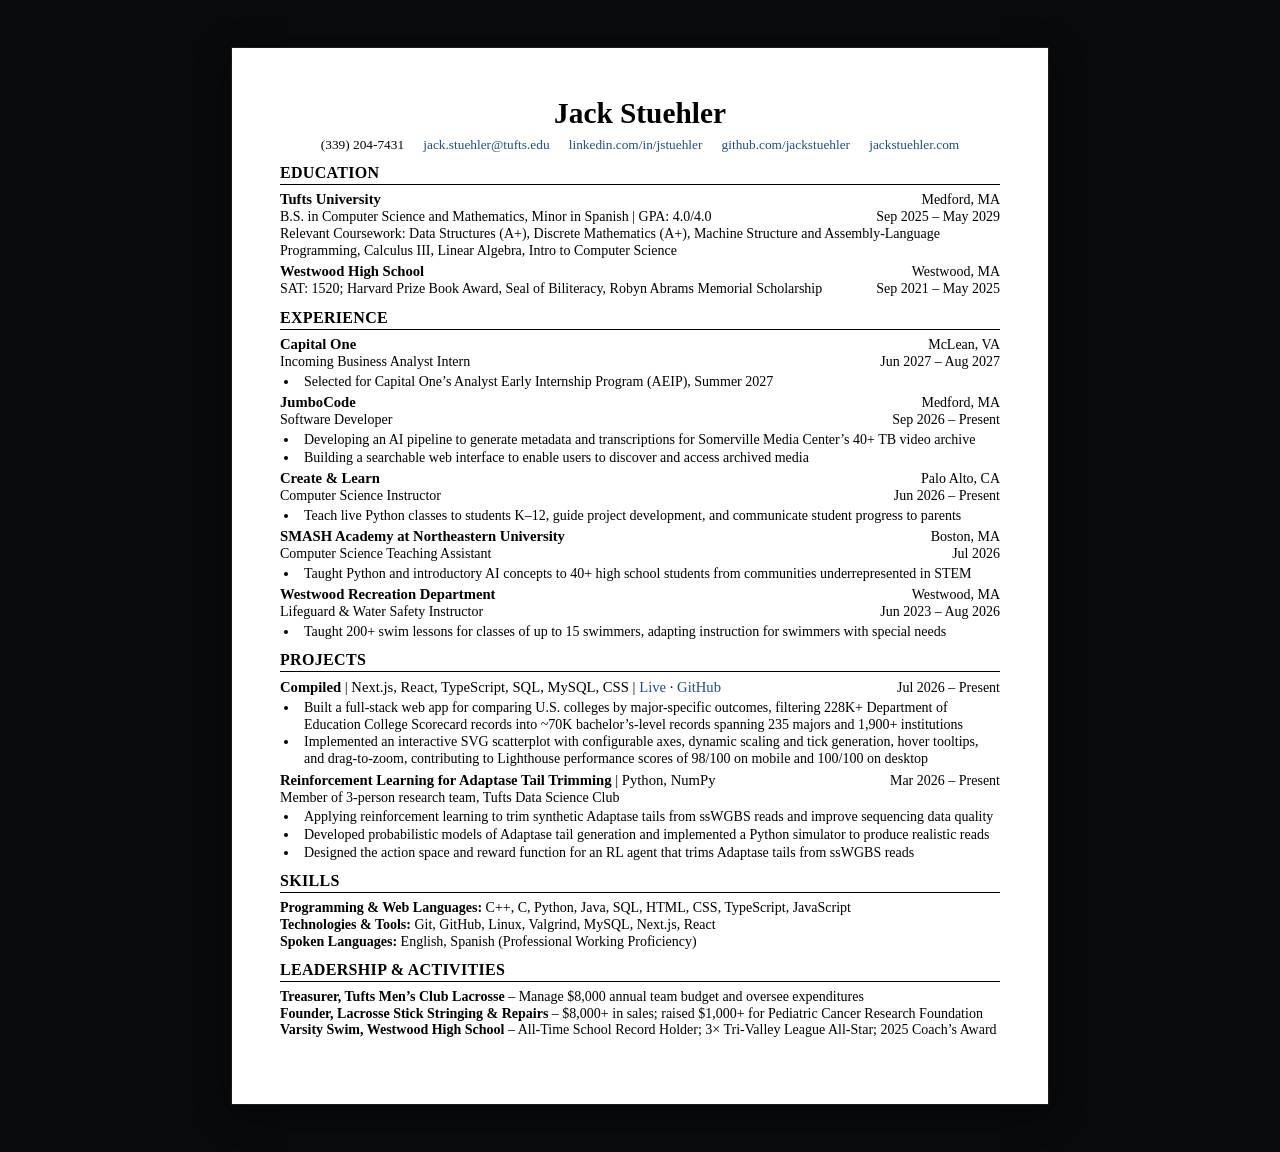
==== commit 3fddb741: "removed capone page, fixed project title" ====
--- a/resume.html
+++ b/resume.html
@@ -229,8 +229,7 @@
 
           <div class="two-column">
             <span class="entry-subheading">
-              Member of 3-person research team / Accelerator Fellow, Tufts Data
-              Science Club
+              Member of 3-person research team, Tufts Data Science Club
             </span>
           </div>
 
